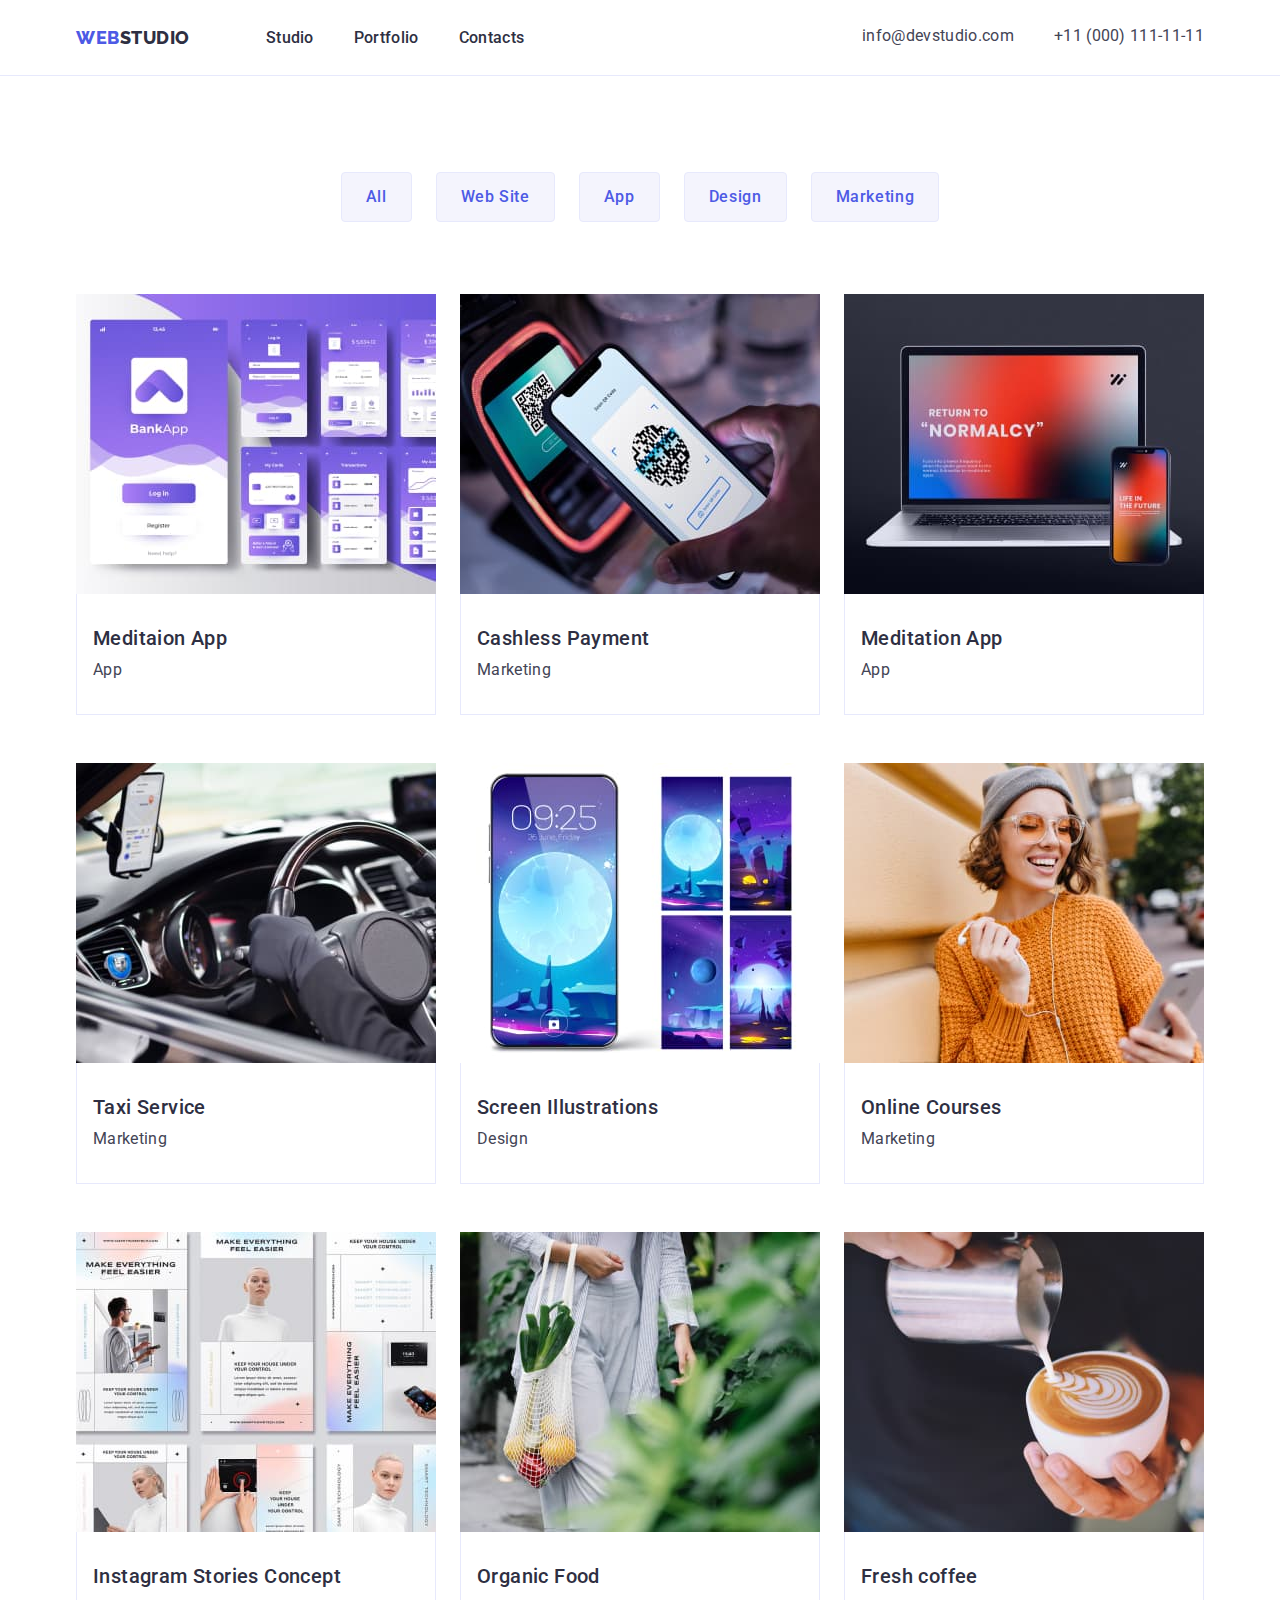
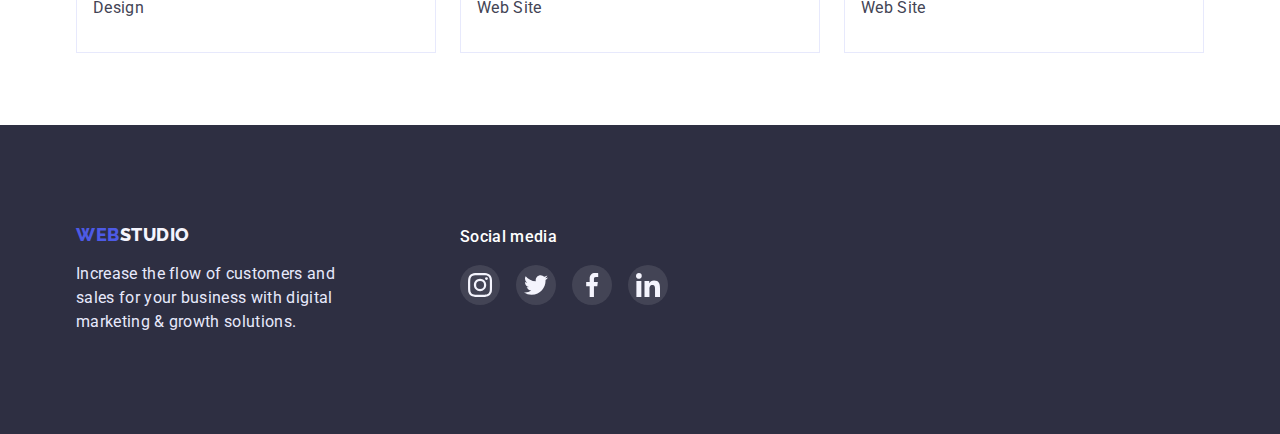
==== portfolio.html @ 1cd19330 "Initial commit" ====
<!DOCTYPE html>
<html lang="en">
    <head>
    <meta charset="UTF-8">
    <meta http-equiv="X-UA-Compatible" content="IE=edge">
    <meta name="viewport" content="width=device-width, initial-scale=1.0">
    <title>Portfolio</title>
    <link rel="preconnect" href="https://fonts.googleapis.com">
    <link rel="preconnect" href="https://fonts.gstatic.com" crossorigin>
    <link href="https://fonts.googleapis.com/css2?family=Open+Sans:wght@600&family=Raleway:wght@800&family=Roboto+Mono:wght@600&family=Roboto:wght@400;500;700&display=swap" rel="stylesheet">
    <link rel="stylesheet" href="https://cdn.jsdelivr.net/npm/modern-normalize@1.1.0/modern-normalize.min.css">
    <link rel="stylesheet" href="./css/styles.css">
</head>
<body class="body-style">
    <header class="page-header">
        <div class="container page-header-container">
        <nav class="page-nav">
            <a class="logo-link" href="./index.html"><span class="accent">WEB</span>STUDIO</a>
            <ul class="menu list ">
                <li class="menu-header list"><a  class="menu-list" href="./index.html">Studio</a></li>
                <li class="menu-header list"><a class="menu-list" href="./portfolio.html">Portfolio</a></li>
                <li class="menu-header list"><a class="menu-list" href="">Contacts</a></li>
            </ul>
        </nav>
        <address>
            <ul class="list header-list">
            <li><a class="link-mail-post" href="mailto:info@devstudio.com">info@devstudio.com</a></li>
            <li><a class="phone-number" href="tel:+110001111111">+11 (000) 111-11-11</a></li>
        </ul>
    </address>
</div>
       </header>
<main>
    <section class="buttons">
        <div class="container">
        <h1 class="visually-hidden">Menu</h1>
        <ul class="buttons-list list">
            <li><button class="buttons-style buttons-item" type="button">All</button></li> 
            <li><button class="buttons-style buttons-item"type="button">Web Site</button></li>
            <li><button class="buttons-style buttons-item"type="button">App</button></li>
            <li><button class="buttons-style buttons-item"type="button">Design</button></li>
            <li><button class="buttons-style buttons-item"type="button">Marketing</button></li>
        </ul>
        <h2 class="visually-hidden">Service</h2>
        <ul class="images list">
           <li class="service-card"><a class="service" href="#"><img src="./images/img8.jpg" alt="app" width="360"><div class="borders-card"><h3 class="image-name" >Meditaion App</h3><p class="img-text">App</p></div></a></li>
          <li class="service-card" ><a class="service" href="#"><img src="./images/img9.jpg" alt="payment" width="360"><div class="borders-card"><h3 class="image-name">Cashless Payment</h3><p class="img-text">Marketing</p></div></a></li>
           <li class="service-card"><a class="service" href="#"><img src="./images/img10.jpg" alt="meditation" width="360"><div class="borders-card"><h3 class="image-name">Meditation App</h3><p class="img-text">App</p></div></a></li>
           <li class="service-card"><a class="service" href="#"><img src="./images/img11.jpg" alt="taxi" width="360"><div class="borders-card"><h3 class="image-name">Taxi Service</h3><p class="img-text">Marketing</p></div></a></li>
          <li class="service-card"><a class="service" href="#"><img src="./images/img12.jpg" alt="illustrations" width="360"><div class="borders-card"><h3 class="image-name">Screen Illustrations</h3><p class="img-text">Design</p></div></a></li>
          <li class="service-card"><a class="service" href="#"><img src="./images/img13.jpg" alt="courses" width="360"><div class="borders-card"><h3 class="image-name">Online Courses</h3><p class="img-text">Marketing</p></div></a></li>
           <li class="service-card"><a class="service" href="#"><img src="./images/img14.jpg" alt="instagram" width="360"><div class="borders-card"><h3 class="image-name">Instagram Stories Concept</h3><p class="img-text">Design</p></div></a></li>
         <li class="service-card"><a class="service" href="#"><img src="./images/img15.jpg" alt="food" width="360"><div class="borders-card"><h3 class="image-name">Organic Food</h3><p class="img-text">Web Site</p></div></a></li>
        <li class="service-card"><a class="service" href="#"><img src="./images/img16.jpg" alt="coffee" width="360"><div class="borders-card"><h3 class="image-name">Fresh coffee</h3><p class="img-text">Web Site</p></div></a></li>
        </ul>
    </div>
    </section>
</main>
<footer class="style-footer">
    <div class="container  footer-container">
        <div class="footer-logo">
        <a class="logotype" href="./index.html"><span class="accent">WEB</span>STUDIO</a>
        <p class="footer-text">Increase the flow of customers and sales for your business with digital marketing & growth solutions.</p>
    </div>
        <div>
            <p class="soc-header">Social media</p>
        <ul class="social-list list">
        <li social-list-item><a href="#" class="social-list-item-link"><svg  with="24"height="24">
            <use href="./images/icons.svg#icon-instagram-2"></use>
        </svg></a></li>
        <li social-list-item><a href="#" class="social-list-item-link"><svg with="24"height="24">
            <use href="./images/icons.svg#icon-twitter-1"></use>
        </svg></a></li>
        <li social-list-item><a href="#" class="social-list-item-link"><svg with="24"height="24">
            <use href="./images/icons.svg#icon-facebook-1"></use>
        </svg></a></li>
        <li social-list-item><a href="#" class="social-list-item-link"><svg with="24"height="24">
            <use href="./images/icons.svg#icon-linkedin-1"></use>
        </svg></a></li>
    </ul>
</div>
   </div>
</div>
    </footer>
</body>
</html>
---- css/styles.css ----
:root{
    --navy-blue-color: #2E2F42;
    --body-background-color:  #FFFFFF;
    --cornflower-color:  #E7E9FC;   
    --slate-color: #434455;
    --iris-color: #4D5AE5;
    --cloud-color:  #F4F4FD;
    --ocean-color: #404BBF;
    --light-slate: #8E8F99;
    --green-color: #31d0aa;
}
body{
    font-family: 'Roboto', sans-serif;
    background-color: var(--body-background-color);
    color: var(--navy-blue-color);
    font-size: 16px;
 }
.logo-link{
    font-family: 'Raleway',sans-serif;
font-weight: 800;
font-size: 18px;
line-height: 1.5;
letter-spacing: 0.03em;
color: var(--navy-blue-color);
text-decoration: none;
margin-right: 76px;
}
.accent{
color: var(--iris-color);
}
.visually-hidden {
    position: absolute;
    width: 1px;
    height: 1px;
    margin: -1px;
    border: 0;
    padding: 0;
    white-space: nowrap;
    clip-path: inset(100%);
    clip: rect(0 0 0 0);
    overflow: hidden;
  }
.menu-list{
font-weight: 500;
font-size: 16px;
line-height: 1.5;
letter-spacing: 0.02em;
color: var(--navy-blue-color);
text-decoration: none;
}
.menu-header:not(:last-child){
    margin-right: 40px;
}
.menu-list:is(:hover,:focus){
  color:  var(--ocean-color);
}

.list{ 
   list-style: none;
}
.link-mail-post:is(:hover,:focus){
    color:  var(--ocean-color);}
.link-mail-post{ 
font-family: 'Roboto',sans-serif;
font-size: 16px;
line-height: 1.5;
letter-spacing: 0.02em;
color: var(--slate-color);
text-decoration: none;
}
.header-list{
  display: flex;
  gap: 40px;
}
.phone-number:is(:hover,:focus){
    color:  var(--ocean-color);}
.phone-number{  
font-family: 'Roboto',sans-serif;
font-size: 16px;
line-height: 1.5;
letter-spacing: 0.02em;
color: var(--slate-color);
text-decoration: none;
}
 .solutions{
background-color: var(--navy-blue-color);
background-position: center;
background-repeat: no-repeat;
text-align: center;
padding: 188px 0;
background-size: cover;
margin-left: auto;
margin-right: auto;
max-width: 1440px;
height: 600px;
background-image:linear-gradient(rgba(46, 47, 66, 0.7),
rgba(46, 47, 66, 0.7) 100%),url(../images/people-office\ 1.jpg);
}


.h1-solutions{ 
font-weight: 700;
font-size: 56px;
line-height: 1.07;
letter-spacing: 0.02em;
color: var(--body-background-color);
max-width: 496px;
margin: auto;
margin-bottom: 48px;
}

.button-style:is(:hover,:focus){
    background: var(--ocean-color);
}

.b-text{ 
padding-top: 16px; 
padding-bottom: 16px; 
padding-right: 32px;
padding-left: 32px;
font-family : inherit;
font-weight: 500;
font-size: 16px;
line-height: 1.5;
letter-spacing: 0.04em;
color: var(--body-background-color);
background: var(--iris-color);
border: none;
box-shadow: 0px 4px 4px rgba(0, 0, 0, 0.15);
border-radius: 4px;
 
}
.features{
    padding-top: 120px;
    padding-bottom: 120px;
}
.features-item{
    width: calc(((100% - 60px) / 4));
}
.features-header{
font-weight: 500;
font-size: 20px;
line-height: 1.2;
letter-spacing: 0.02em;
color: var(--navy-blue-color);
margin-bottom: 8px;
margin-top: 8px;
}
.features-text{
font-size: 16px;
line-height: 1.5;
letter-spacing: 0.02em;
color: var(--slate-color);

}
.features-list{
    display: flex;
    gap: 24px ;
}
.features-icon{
    background: var(--cloud-color);
    width: 264px;
height: 112px;
border-radius: 4px;
    display: flex;
    justify-content: center;
    align-items: center;
}
.our-work{
    padding-bottom: 120px;
    text-align: center;
}
.work-img{
    display: flex;
    align-items: center;
    gap: 24px;
}
.our-work-header{
    font-weight: 700;
    font-size: 36px;
    line-height: 1.11;
    letter-spacing: 0.02em;
    color: var(--navy-blue-color);
    margin-bottom: 72px;
    }

.team-list{
    background: var(--cloud-color);
    padding-bottom: 120px;
    padding-top: 120px;
    text-align: center;
}
.team{
    display: flex;
    gap: 24px;
    align-items: center;
}
    .card-text{
    padding-top: 32px;
    padding-bottom: 32px;

}
.team-header{
font-weight:700;
font-size: 36px;
line-height: 1.11;
letter-spacing: 0.02em;
color: var(--navy-blue-color);
margin-bottom: 72px;
}
.team-name{
    font-weight: 500;
    font-size: 20px;
    line-height: 1.2;
    letter-spacing: 0.02em;
    color: inherit;
    text-align: center;    
}
.card-link:is(:hover,:focus){
    background:var(--ocean-color);
}
.card-link{
    display: flex;
    justify-content: center;
    align-items: center;
  border-radius: 50%;
width: 40px;
height:40px;
background:var(--iris-color);
}
.card{
    display: flex;
    justify-content: center;
    gap: 24px;
    margin-top: 8px;
}
.borders-text{
  box-shadow: 0px 1px 6px rgba(46, 47, 66, 0.08),
    0px 1px 1px rgba(46, 47, 66, 0.16), 0px 2px 1px rgba(46, 47, 66, 0.08);
  border-radius: 0px 0px 4px 4px;
  background: var(--body-background-color);
}
.speciality{
font-size: 16px;
line-height: 1.5;
letter-spacing: 0.02em;
color: var(--slate-color);
margin-top: 8px;

}
.customers-header{
font-weight: 700;
font-size: 36px;
line-height: 1.11;
text-align: center;
letter-spacing: 0.02em;
text-transform: capitalize;
color: var(--navy-blue-color);
}
.customers{
padding-top: 130px;
padding-bottom: 120px;

}
.customers-list{
    display: flex;
    gap: 24px;
    margin-top: 72px;
  
}
.customers-link{
    display: flex;
    align-items: center;
    justify-content: center;
border: 1px solid var(--light-slate);
color: var(--light-slate);
    border-radius: 4px;
    background:var(--body-background-color);
    width: 168px;
height: 88px;
}
.customers-block{
    width: calc((100% - 5 * 24px) / 6);
}

.customers-link:is(:hover,:focus){
    border: 1px solid var(--ocean-color);
    color: var(--ocean-color);
}
.svg{
    fill: currentColor;
}
.body{
font-family: 'Roboto', sans-serif;
font-weight: 500;
font-size: 20px;
line-height: 1.2;
color: var(--navy-blue-color);
}

.buttons{
    padding-top: 96px;
    padding-bottom: 72px;
}
.buttons-item:is(:hover,:focus){
background: var(--ocean-color);
color: var(--body-background-color);
border-color: transparent;
box-shadow: 0px 3px 1px rgba(0, 0, 0, 0.1), 0px 2px 1px rgba(0, 0, 0, 0.08), 0px 2px 2px rgba(0, 0, 0, 0.12);
}
.buttons-item{
    padding-top: 12px;
    padding-bottom: 12px;
    padding-left: 24px;
    padding-right: 24px;
}
.buttons-style{
    font-family: inherit;
    font-weight: 500;
font-size: 16px;
line-height: 1.5;
letter-spacing: 0.04em; 
color: var(--iris-color);
background: var(--cloud-color);
cursor: pointer;
border: 1px solid var(--cornflower-color);
border-radius: 4px;
}
.buttons-list{
   display: flex;
        flex-direction: row;
        justify-content: center;
        gap: 24px;
}
 .borders-card{ 
    padding-top: 32px;
    padding-left: 16px;
    padding-bottom: 32px;
    border-left: 1px solid var(--cornflower-color);
   border-right:  1px solid var(--cornflower-color);
   border-bottom:  1px solid var(--cornflower-color);
 }
.image-name{
font-weight: 500;
font-size: 20px;
line-height: 1.2;
letter-spacing: 0.02em;
color: var(--navy-blue-color);
}
.img-text{
font-size: 16px;
line-height: 1.5;
letter-spacing: 0.02em;
color: var(--slate-color);
padding-top: 8px;
}
.images{
    display: flex;
  flex-wrap: wrap;
 row-gap : 48px;
 margin-top: 72px;
} 
.service:is(:hover,:focus){
    box-shadow: 0px 1px 6px rgba(46, 47, 66, 0.08), 0px 1px 1px rgba(46, 47, 66, 0.16), 0px 2px 1px rgba(46, 47, 66, 0.08);
}
.service{
text-decoration: none;
display: block;
}
.service-card:not(:nth-child(3n)){
width: calc(((100% - 48px)) / 3);
margin-right: 24px;
}

 .accent2{
color: var(--iris-color);
 }
 .logotype{
   font-family: 'Raleway',sans-serif;
font-weight: 800;
font-size: 18px;
line-height: 1.16;
letter-spacing: 0.03em;
text-transform: uppercase;
color: var(--cloud-color);
text-decoration: none;
 }
 
.footer-text{
margin-top: 16px;
width: 264px;
font-size: 16px;
line-height: 1.5;
letter-spacing: 0.02em;
color: var(--cornflower-color);
}

.style-footer{
    padding-top: 100px;
  padding-bottom: 100px;
    background: var(--navy-blue-color);}
 .footer-container{
    display: flex;
    gap: 120px;
 }
.soc-header{
font-weight: 500;
font-size: 16px;
line-height: 1.5;
letter-spacing: 0.02em;
color: var(--body-background-color);
margin-bottom: 16px;
    }
    .social-list-item-link:is(:hover,:focus){
        background: var(--green-color);
    }

    .social-list-item-link{
display: flex;
justify-content: center;
align-items: center;
border-radius: 50%;
width: 40px;
height:40px;
background: rgba(255, 255, 255, 0.1);

    }
   
    .social-list{
display: flex;
gap: 16px;
    }
h1,
h2,
h3,
p{
    margin-top: 0;
    margin-bottom: 0;
}
ul{
    margin-top: 0;
    margin-bottom: 0;
    padding-left: 0;
}
img{
    display: block;
    max-width: 100%;
    height: auto;
}
address{
 font-style: normal;   
}
button{
    cursor: pointer;
}
.container{
    width: 1158px;
    margin-left: auto;
    margin-right: auto;
   padding-left: 15px; 
   padding-right: 15px;
}
.page-header-container{
    display: flex;
    justify-content: space-between;
  }
   .page-header{
    padding-top: 24px;
    padding-bottom: 24px;
    border-bottom: 1px solid #E7E9FC;
   }
.page-nav{
    display: flex;
    align-items: center;
}
.menu{
    display: flex;
    align-items: center;
}
.address-menu{
    display: flex;
    align-items: center;
}
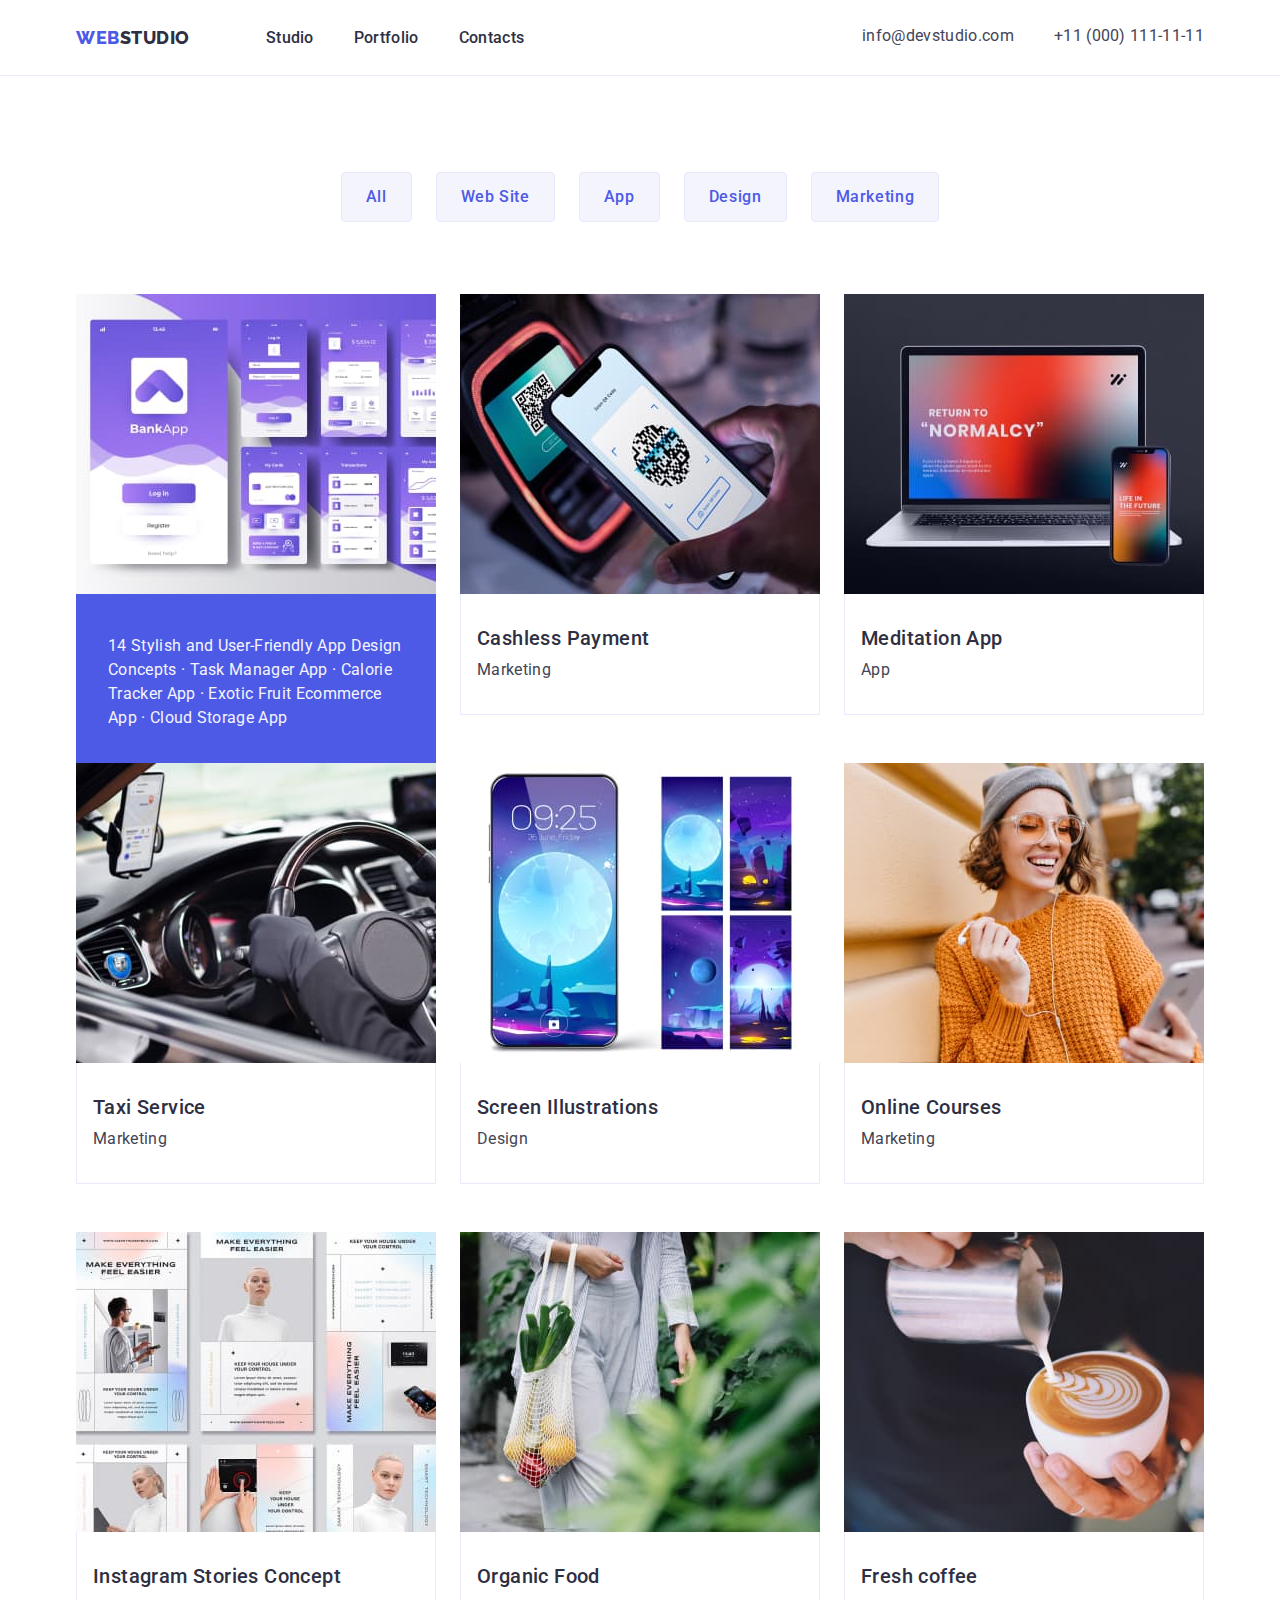
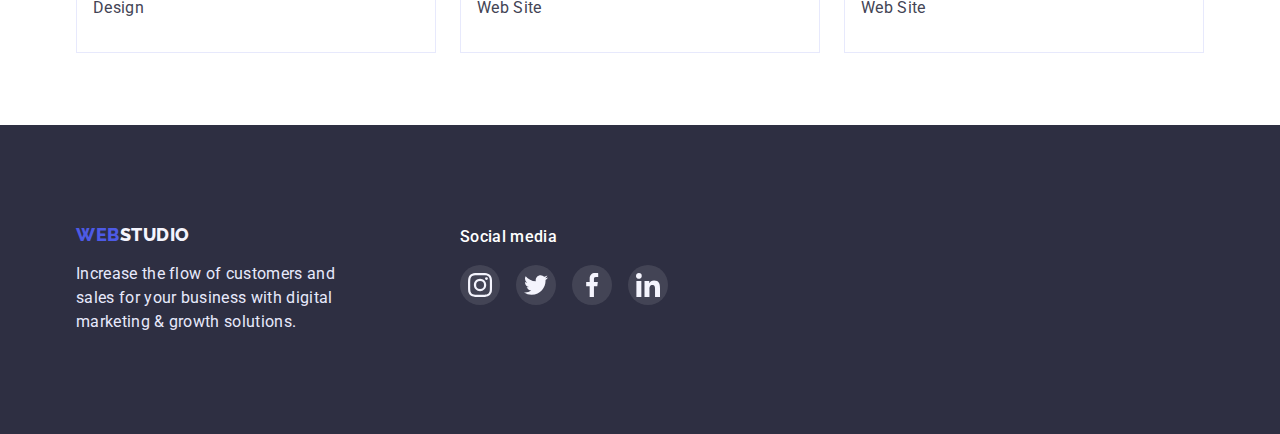
==== commit 8ebe8ce7: "update" ====
--- a/portfolio.html
+++ b/portfolio.html
@@ -43,7 +43,7 @@
         </ul>
         <h2 class="visually-hidden">Service</h2>
         <ul class="images list">
-           <li class="service-card"><a class="service" href="#"><img src="./images/img8.jpg" alt="app" width="360"><div class="borders-card"><h3 class="image-name" >Meditaion App</h3><p class="img-text">App</p></div></a></li>
+           <li class="service-card"><a class="service" href="#"><div><img src="./images/img8.jpg" alt="app" width="360"><p class="overlay">14 Stylish and User-Friendly App Design Concepts · Task Manager App · Calorie Tracker App · Exotic Fruit Ecommerce App · Cloud Storage App</p></div><div class="borders-card"><h3 class="image-name" >Meditaion App</h3><p class="img-text">App</p></div></a></li>
           <li class="service-card" ><a class="service" href="#"><img src="./images/img9.jpg" alt="payment" width="360"><div class="borders-card"><h3 class="image-name">Cashless Payment</h3><p class="img-text">Marketing</p></div></a></li>
            <li class="service-card"><a class="service" href="#"><img src="./images/img10.jpg" alt="meditation" width="360"><div class="borders-card"><h3 class="image-name">Meditation App</h3><p class="img-text">App</p></div></a></li>
            <li class="service-card"><a class="service" href="#"><img src="./images/img11.jpg" alt="taxi" width="360"><div class="borders-card"><h3 class="image-name">Taxi Service</h3><p class="img-text">Marketing</p></div></a></li>
--- a/css/styles.css
+++ b/css/styles.css
@@ -371,6 +371,7 @@
 .service-card:not(:nth-child(3n)){
 width: calc(((100% - 48px)) / 3);
 margin-right: 24px;
+position: relative;
 }
 
  .accent2{
@@ -482,6 +483,21 @@
     display: flex;
     align-items: center;
 }
-
-
-
+.overlay{
+    font-weight: 400;
+font-size: 16px;
+line-height: 1.5;
+letter-spacing: 0.02em;
+color: var(--cloud-color);
+background: var(--iris-color);
+padding-top: 40px;
+padding-left: 32px;
+padding-bottom: 40px;
+padding-right: 32px;
+position: absolute;
+width: 100%;
+height: 100%;
+overflow: scroll;
+}
+
+
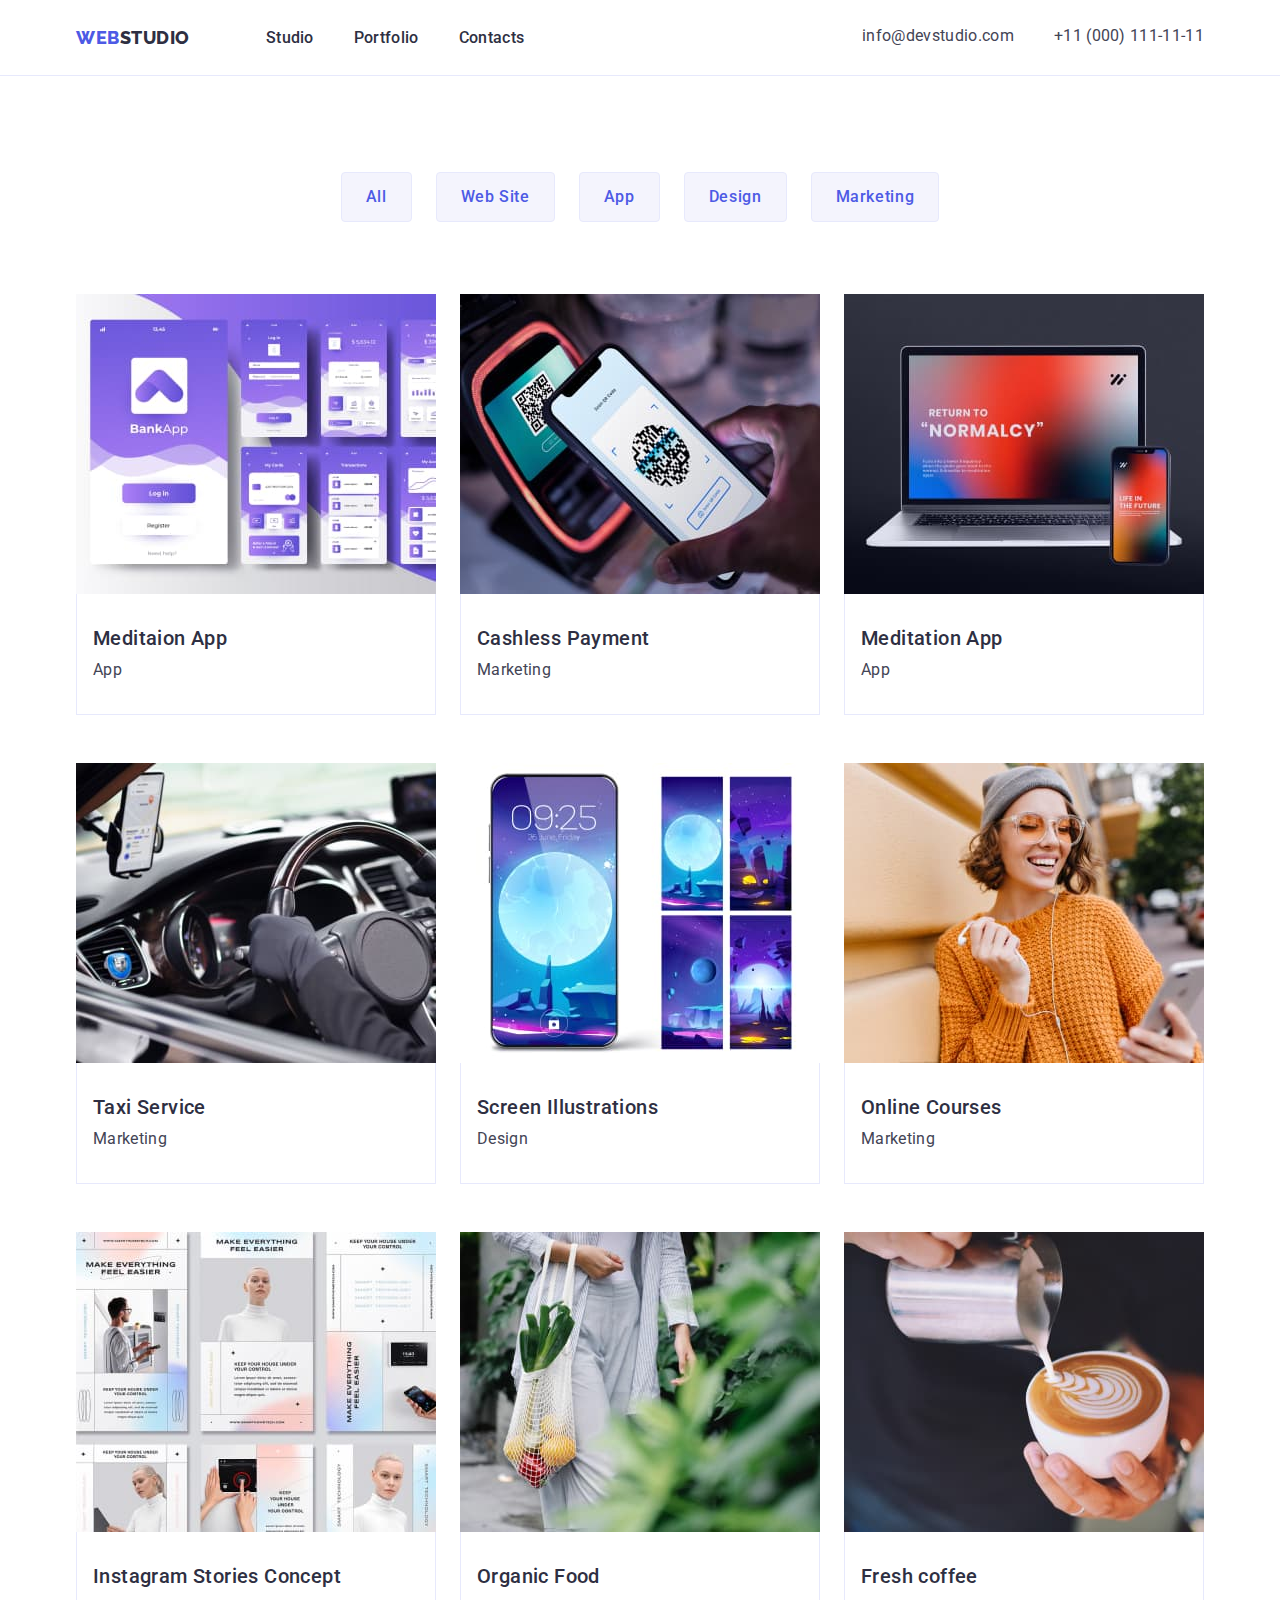
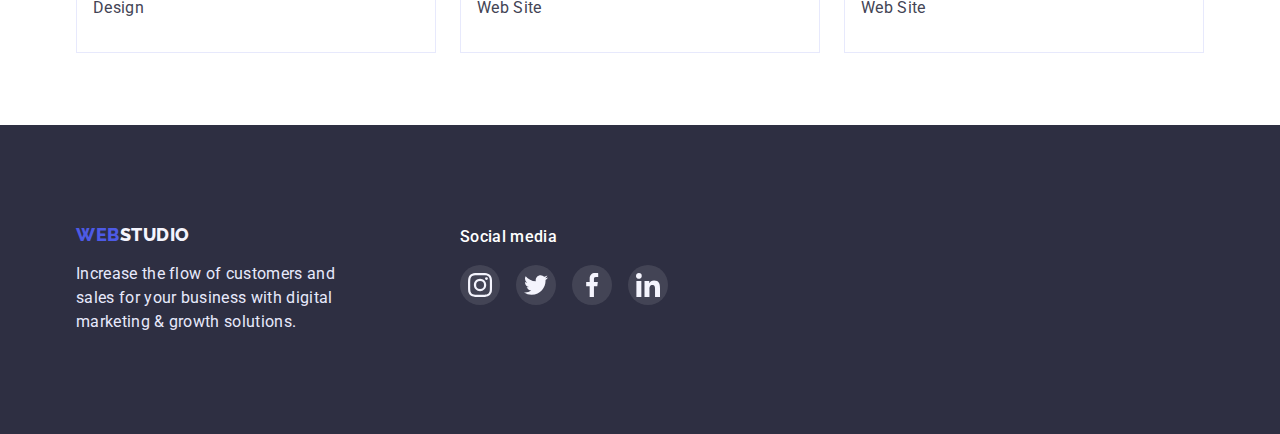
==== commit e4282b13: "update" ====
--- a/portfolio.html
+++ b/portfolio.html
@@ -43,7 +43,7 @@
         </ul>
         <h2 class="visually-hidden">Service</h2>
         <ul class="images list">
-           <li class="service-card"><a class="service" href="#"><div><img src="./images/img8.jpg" alt="app" width="360"><p class="overlay">14 Stylish and User-Friendly App Design Concepts · Task Manager App · Calorie Tracker App · Exotic Fruit Ecommerce App · Cloud Storage App</p></div><div class="borders-card"><h3 class="image-name" >Meditaion App</h3><p class="img-text">App</p></div></a></li>
+           <li class="service-card"><a class="service" href="#"><div class="overlay-img"><img src="./images/img8.jpg" alt="app" width="360"><p class="overlay">14 Stylish and User-Friendly App Design Concepts · Task Manager App · Calorie Tracker App · Exotic Fruit Ecommerce App · Cloud Storage App</p></div><div class="borders-card"><h3 class="image-name" >Meditaion App</h3><p class="img-text">App</p></div></a></li>
           <li class="service-card" ><a class="service" href="#"><img src="./images/img9.jpg" alt="payment" width="360"><div class="borders-card"><h3 class="image-name">Cashless Payment</h3><p class="img-text">Marketing</p></div></a></li>
            <li class="service-card"><a class="service" href="#"><img src="./images/img10.jpg" alt="meditation" width="360"><div class="borders-card"><h3 class="image-name">Meditation App</h3><p class="img-text">App</p></div></a></li>
            <li class="service-card"><a class="service" href="#"><img src="./images/img11.jpg" alt="taxi" width="360"><div class="borders-card"><h3 class="image-name">Taxi Service</h3><p class="img-text">Marketing</p></div></a></li>
--- a/css/styles.css
+++ b/css/styles.css
@@ -371,7 +371,7 @@
 .service-card:not(:nth-child(3n)){
 width: calc(((100% - 48px)) / 3);
 margin-right: 24px;
-position: relative;
+
 }
 
  .accent2{
@@ -497,7 +497,15 @@
 position: absolute;
 width: 100%;
 height: 100%;
-overflow: scroll;
-}
-
-
+overflow-y: scroll;
+transform: translate(0, 100%);
+}
+.overlay-img{
+   
+   position: relative;
+    overflow: hidden;
+}
+.service-card:hover.overlay{
+    transform: translate(0,0);
+}
+
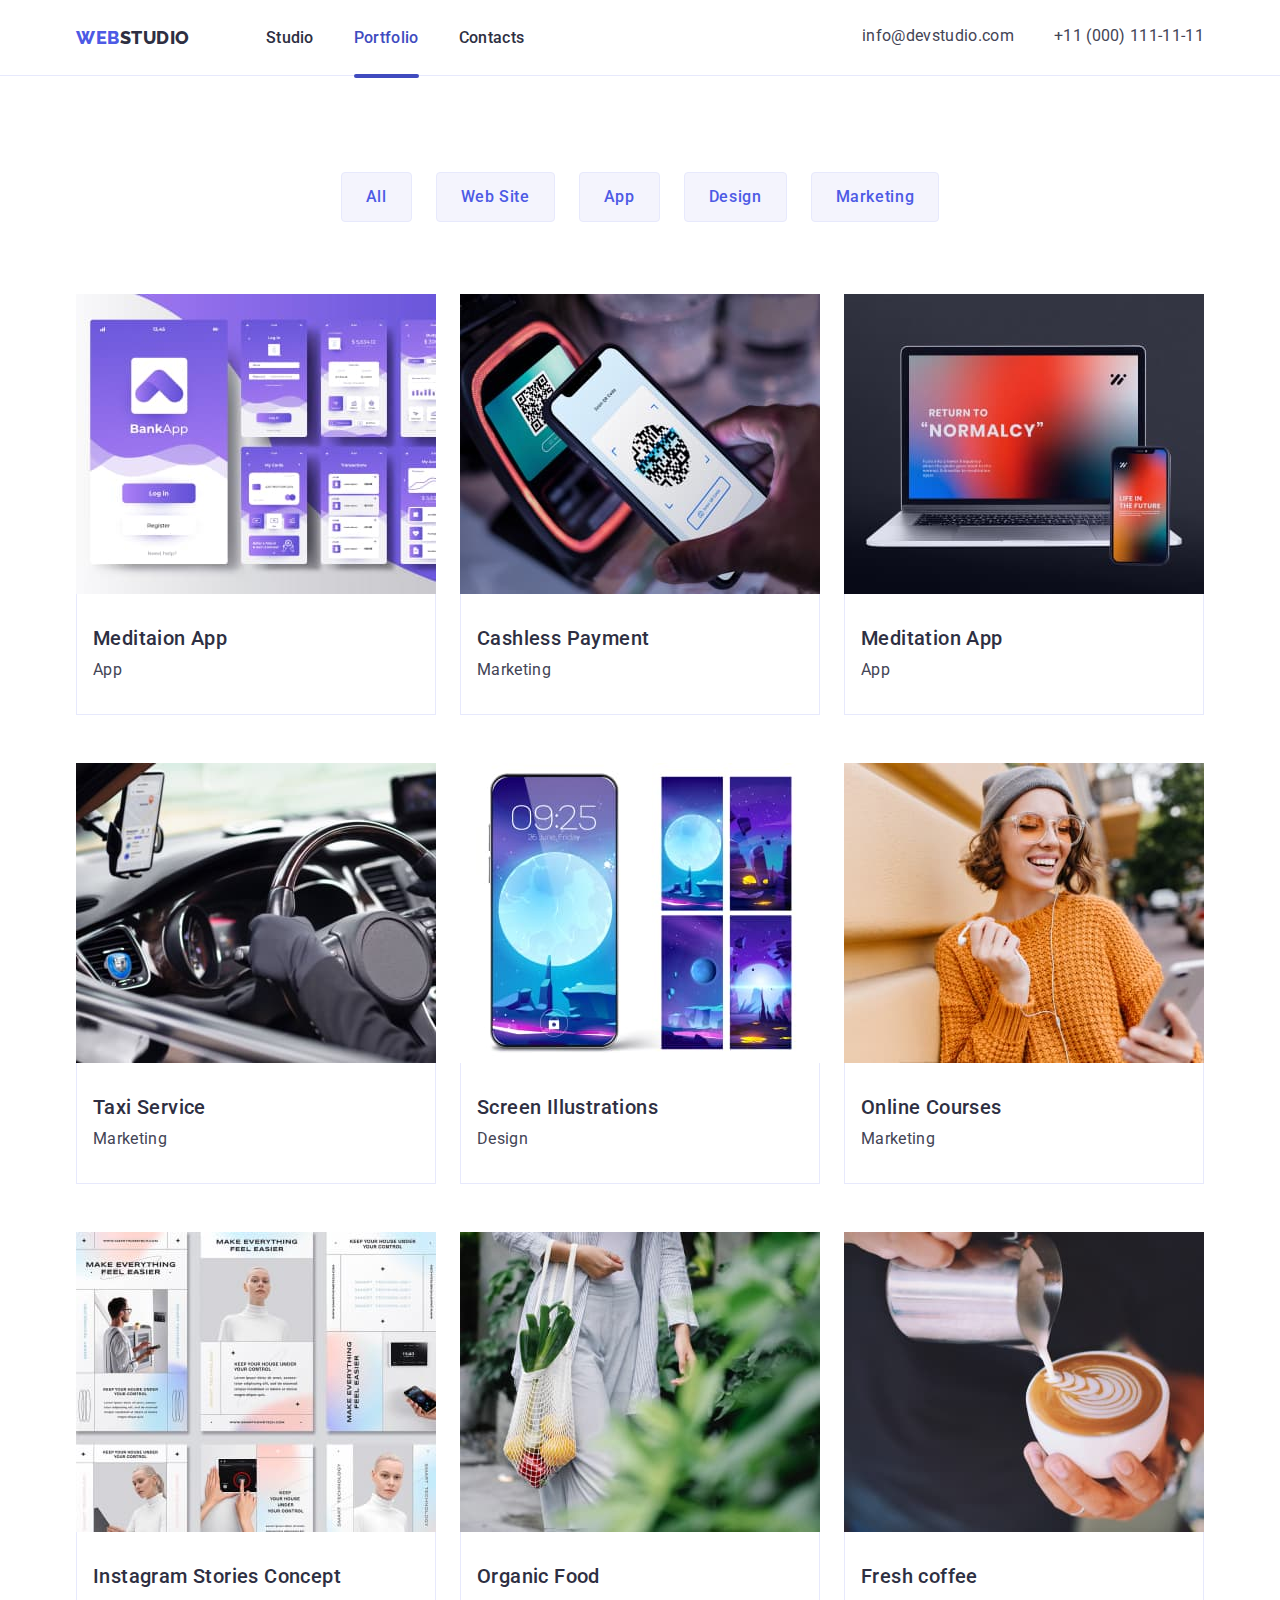
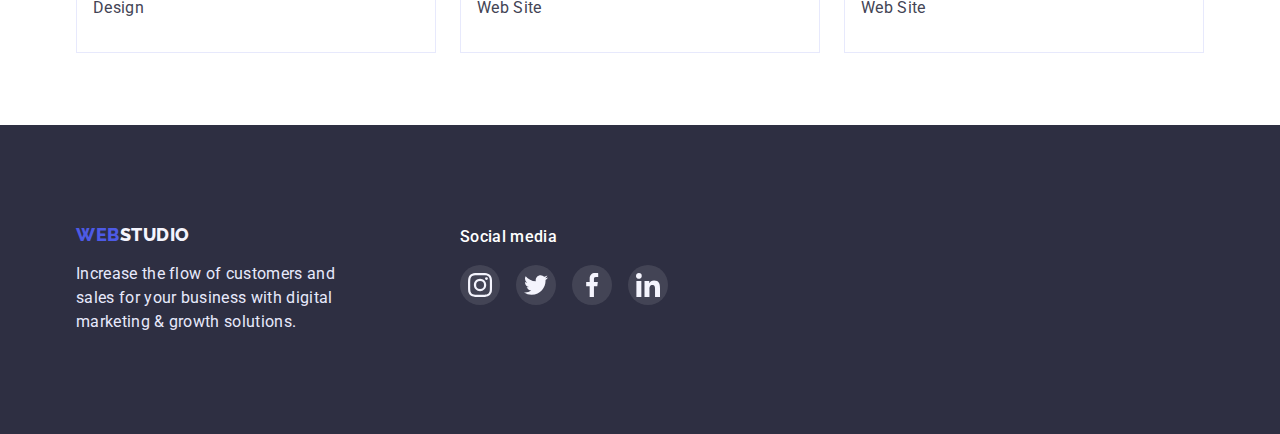
==== commit efc352a9: "update" ====
--- a/portfolio.html
+++ b/portfolio.html
@@ -18,7 +18,7 @@
             <a class="logo-link" href="./index.html"><span class="accent">WEB</span>STUDIO</a>
             <ul class="menu list ">
                 <li class="menu-header list"><a  class="menu-list" href="./index.html">Studio</a></li>
-                <li class="menu-header list"><a class="menu-list" href="./portfolio.html">Portfolio</a></li>
+                <li class="menu-header list"><a class="menu-list active" href="./portfolio.html">Portfolio</a></li>
                 <li class="menu-header list"><a class="menu-list" href="">Contacts</a></li>
             </ul>
         </nav>
@@ -35,23 +35,23 @@
         <div class="container">
         <h1 class="visually-hidden">Menu</h1>
         <ul class="buttons-list list">
-            <li><button class="buttons-style buttons-item" type="button">All</button></li> 
-            <li><button class="buttons-style buttons-item"type="button">Web Site</button></li>
-            <li><button class="buttons-style buttons-item"type="button">App</button></li>
-            <li><button class="buttons-style buttons-item"type="button">Design</button></li>
-            <li><button class="buttons-style buttons-item"type="button">Marketing</button></li>
+            <li><button class="buttons-item" type="button">All</button></li> 
+            <li><button class="buttons-item"type="button">Web Site</button></li>
+            <li><button class="buttons-item"type="button">App</button></li>
+            <li><button class="buttons-item"type="button">Design</button></li>
+            <li><button class="buttons-item"type="button">Marketing</button></li>
         </ul>
         <h2 class="visually-hidden">Service</h2>
         <ul class="images list">
            <li class="service-card"><a class="service" href="#"><div class="overlay-img"><img src="./images/img8.jpg" alt="app" width="360"><p class="overlay">14 Stylish and User-Friendly App Design Concepts · Task Manager App · Calorie Tracker App · Exotic Fruit Ecommerce App · Cloud Storage App</p></div><div class="borders-card"><h3 class="image-name" >Meditaion App</h3><p class="img-text">App</p></div></a></li>
-          <li class="service-card" ><a class="service" href="#"><img src="./images/img9.jpg" alt="payment" width="360"><div class="borders-card"><h3 class="image-name">Cashless Payment</h3><p class="img-text">Marketing</p></div></a></li>
-           <li class="service-card"><a class="service" href="#"><img src="./images/img10.jpg" alt="meditation" width="360"><div class="borders-card"><h3 class="image-name">Meditation App</h3><p class="img-text">App</p></div></a></li>
-           <li class="service-card"><a class="service" href="#"><img src="./images/img11.jpg" alt="taxi" width="360"><div class="borders-card"><h3 class="image-name">Taxi Service</h3><p class="img-text">Marketing</p></div></a></li>
-          <li class="service-card"><a class="service" href="#"><img src="./images/img12.jpg" alt="illustrations" width="360"><div class="borders-card"><h3 class="image-name">Screen Illustrations</h3><p class="img-text">Design</p></div></a></li>
-          <li class="service-card"><a class="service" href="#"><img src="./images/img13.jpg" alt="courses" width="360"><div class="borders-card"><h3 class="image-name">Online Courses</h3><p class="img-text">Marketing</p></div></a></li>
-           <li class="service-card"><a class="service" href="#"><img src="./images/img14.jpg" alt="instagram" width="360"><div class="borders-card"><h3 class="image-name">Instagram Stories Concept</h3><p class="img-text">Design</p></div></a></li>
-         <li class="service-card"><a class="service" href="#"><img src="./images/img15.jpg" alt="food" width="360"><div class="borders-card"><h3 class="image-name">Organic Food</h3><p class="img-text">Web Site</p></div></a></li>
-        <li class="service-card"><a class="service" href="#"><img src="./images/img16.jpg" alt="coffee" width="360"><div class="borders-card"><h3 class="image-name">Fresh coffee</h3><p class="img-text">Web Site</p></div></a></li>
+          <li class="service-card" ><a class="service" href="#"><div class="overlay-img"><img src="./images/img9.jpg" alt="payment" width="360"><p class="overlay">14 Stylish and User-Friendly App Design Concepts · Task Manager App · Calorie Tracker App · Exotic Fruit Ecommerce App · Cloud Storage App</p></div><div class="borders-card"><h3 class="image-name">Cashless Payment</h3><p class="img-text">Marketing</p></div></a></li>
+           <li class="service-card"><a class="service" href="#"><div class="overlay-img"><img src="./images/img10.jpg" alt="meditation" width="360"><p class="overlay">14 Stylish and User-Friendly App Design Concepts · Task Manager App · Calorie Tracker App · Exotic Fruit Ecommerce App · Cloud Storage App</p></div><div class="borders-card"><h3 class="image-name">Meditation App</h3><p class="img-text">App</p></div></a></li>
+           <li class="service-card"><a class="service" href="#"><div class="overlay-img"><img src="./images/img11.jpg" alt="taxi" width="360"><p class="overlay">14 Stylish and User-Friendly App Design Concepts · Task Manager App · Calorie Tracker App · Exotic Fruit Ecommerce App · Cloud Storage App</p></div><div class="borders-card"><h3 class="image-name">Taxi Service</h3><p class="img-text">Marketing</p></div></a></li>
+          <li class="service-card"><a class="service" href="#"><div class="overlay-img"><img src="./images/img12.jpg" alt="illustrations" width="360"><p class="overlay">14 Stylish and User-Friendly App Design Concepts · Task Manager App · Calorie Tracker App · Exotic Fruit Ecommerce App · Cloud Storage App</p></div><div class="borders-card"><h3 class="image-name">Screen Illustrations</h3><p class="img-text">Design</p></div></a></li>
+          <li class="service-card"><a class="service" href="#"><div class="overlay-img"><img src="./images/img13.jpg" alt="courses" width="360"><p class="overlay">14 Stylish and User-Friendly App Design Concepts · Task Manager App · Calorie Tracker App · Exotic Fruit Ecommerce App · Cloud Storage App</p></div><div class="borders-card"><h3 class="image-name">Online Courses</h3><p class="img-text">Marketing</p></div></a></li>
+           <li class="service-card"><a class="service" href="#"><div class="overlay-img"><img src="./images/img14.jpg" alt="instagram" width="360"><p class="overlay">14 Stylish and User-Friendly App Design Concepts · Task Manager App · Calorie Tracker App · Exotic Fruit Ecommerce App · Cloud Storage App</p></div><div class="borders-card"><h3 class="image-name">Instagram Stories Concept</h3><p class="img-text">Design</p></div></a></li>
+         <li class="service-card"><a class="service" href="#"><div class="overlay-img"><img src="./images/img15.jpg" alt="food" width="360"><p class="overlay">14 Stylish and User-Friendly App Design Concepts · Task Manager App · Calorie Tracker App · Exotic Fruit Ecommerce App · Cloud Storage App</p></div><div class="borders-card"><h3 class="image-name">Organic Food</h3><p class="img-text">Web Site</p></div></a></li>
+        <li class="service-card"><a class="service" href="#"><div class="overlay-img"><img src="./images/img16.jpg" alt="coffee" width="360"><p class="overlay">14 Stylish and User-Friendly App Design Concepts · Task Manager App · Calorie Tracker App · Exotic Fruit Ecommerce App · Cloud Storage App</p></div><div class="borders-card"><h3 class="image-name">Fresh coffee</h3><p class="img-text">Web Site</p></div></a></li>
         </ul>
     </div>
     </section>
--- a/css/styles.css
+++ b/css/styles.css
@@ -9,6 +9,7 @@
     --ocean-color: #404BBF;
     --light-slate: #8E8F99;
     --green-color: #31d0aa;
+    --white-color: #fcfcfc;
 }
 body{
     font-family: 'Roboto', sans-serif;
@@ -48,12 +49,16 @@
 letter-spacing: 0.02em;
 color: var(--navy-blue-color);
 text-decoration: none;
+transition-duration: 250ms;
+transition-timing-function: cubic-bezier(0.4, 0, 0.2, 1); 
+
 }
 .menu-header:not(:last-child){
     margin-right: 40px;
 }
 .menu-list:is(:hover,:focus){
   color:  var(--ocean-color);
+
 }
 
 .list{ 
@@ -68,6 +73,9 @@
 letter-spacing: 0.02em;
 color: var(--slate-color);
 text-decoration: none;
+transition-duration: 250ms;
+transition-timing-function: cubic-bezier(0.4, 0, 0.2, 1); 
+
 }
 .header-list{
   display: flex;
@@ -82,6 +90,9 @@
 letter-spacing: 0.02em;
 color: var(--slate-color);
 text-decoration: none;
+transition-duration: 250ms;
+transition-timing-function: cubic-bezier(0.4, 0, 0.2, 1); 
+
 }
  .solutions{
 background-color: var(--navy-blue-color);
@@ -110,7 +121,7 @@
 margin-bottom: 48px;
 }
 
-.button-style:is(:hover,:focus){
+.b-text:is(:hover,:focus){
     background: var(--ocean-color);
 }
 
@@ -129,7 +140,8 @@
 border: none;
 box-shadow: 0px 4px 4px rgba(0, 0, 0, 0.15);
 border-radius: 4px;
- 
+transition-duration: 250ms;
+transition-timing-function: cubic-bezier(0.4, 0, 0.2, 1); 
 }
 .features{
     padding-top: 120px;
@@ -228,6 +240,8 @@
 width: 40px;
 height:40px;
 background:var(--iris-color);
+transition-duration: 250ms;
+transition-timing-function: cubic-bezier(0.4, 0, 0.2, 1); 
 }
 .card{
     display: flex;
@@ -279,6 +293,8 @@
     background:var(--body-background-color);
     width: 168px;
 height: 88px;
+transition-duration: 250ms;
+transition-timing-function: cubic-bezier(0.4, 0, 0.2, 1); 
 }
 .customers-block{
     width: calc((100% - 5 * 24px) / 6);
@@ -314,8 +330,6 @@
     padding-bottom: 12px;
     padding-left: 24px;
     padding-right: 24px;
-}
-.buttons-style{
     font-family: inherit;
     font-weight: 500;
 font-size: 16px;
@@ -326,6 +340,9 @@
 cursor: pointer;
 border: 1px solid var(--cornflower-color);
 border-radius: 4px;
+transition-property: background-color, color;
+transition-duration: 250ms;
+transition-timing-function: cubic-bezier(0.4, 0, 0.2, 1); 
 }
 .buttons-list{
    display: flex;
@@ -367,6 +384,9 @@
 .service{
 text-decoration: none;
 display: block;
+transition-duration: 250ms;
+transition-timing-function: cubic-bezier(0.4, 0, 0.2, 1); 
+
 }
 .service-card:not(:nth-child(3n)){
 width: calc(((100% - 48px)) / 3);
@@ -425,7 +445,8 @@
 width: 40px;
 height:40px;
 background: rgba(255, 255, 255, 0.1);
-
+transition-duration: 250ms;
+transition-timing-function: cubic-bezier(0.4, 0, 0.2, 1); 
     }
    
     .social-list{
@@ -490,22 +511,103 @@
 letter-spacing: 0.02em;
 color: var(--cloud-color);
 background: var(--iris-color);
+background-blend-mode: soft-light;
+mix-blend-mode: normal;
 padding-top: 40px;
 padding-left: 32px;
 padding-bottom: 40px;
 padding-right: 32px;
 position: absolute;
+left: 0;
+top: 0;
 width: 100%;
 height: 100%;
 overflow-y: scroll;
 transform: translate(0, 100%);
+transition-duration: 250ms;
+transition-timing-function: cubic-bezier(0.4, 0, 0.2, 1); 
+
 }
 .overlay-img{
    
    position: relative;
     overflow: hidden;
 }
-.service-card:hover.overlay{
+.service:is(:hover, :focus) .overlay{
     transform: translate(0,0);
 }
-
+.service-card{
+    position: relative;
+
+}
+.modal{
+    position: absolute;
+    min-height: 576px;
+    width: 408px;
+    top: 50%;
+    left: 50%;
+    transform: translate(-50%, -50%);
+    background-color: var(--white-color);
+box-shadow: 0px 1px 1px rgba(0, 0, 0, 0.14), 0px 1px 3px rgba(0, 0, 0, 0.12), 0px 2px 1px rgba(0, 0, 0, 0.2);
+border-radius: 4px;
+}
+
+.backdrop.is-hidden{
+    opacity: 0;
+    pointer-events: none;
+    visibility: hidden;
+}
+.backdrop{
+    position: fixed;
+    z-index: 100;
+    top: 0;
+    left: 0;
+    width: 100%;
+    height: 100%;
+    background-color: rgba(46, 47, 66, 0.4);
+    transition-property: opacity,visibility;
+transition-duration: 250 ms;
+transition-timing-function: cubic-bezier(0.4, 0, 0.2, 1); 
+}
+.modal-btn{
+    position: absolute;
+    background: var(--cornflower-color);
+border: 1px solid rgba(0, 0, 0, 0.1);
+    display: flex;
+    align-items: center;
+    justify-content: center;
+    padding: 0;
+    width: 24px;
+    height: 24px;
+    top: 24px;
+    right: 24px;
+    padding: 0;
+    border-radius: 50%;
+    cursor: pointer;
+    transition-duration: 250ms;
+    transition-timing-function: cubic-bezier(0.4, 0, 0.2, 1); 
+}
+.modal-icon{
+    transition-duration: 250ms;
+    transition-timing-function: cubic-bezier(0.4, 0, 0.2, 1); 
+}
+.modal-btn:is(:hover,:focus){
+    background: var(--ocean-color);
+    fill: var(--body-background-color);
+}
+.active{
+    position: relative;
+display: block;
+color: var(--ocean-color);
+}
+.active::after{
+    position: absolute;
+    content: "";
+    display:block;
+    bottom: -28px;
+    width: 100%;
+    height: 4px;
+    border-radius: 2px;
+    background-color: var(--ocean-color);
+    left: 0;
+}
